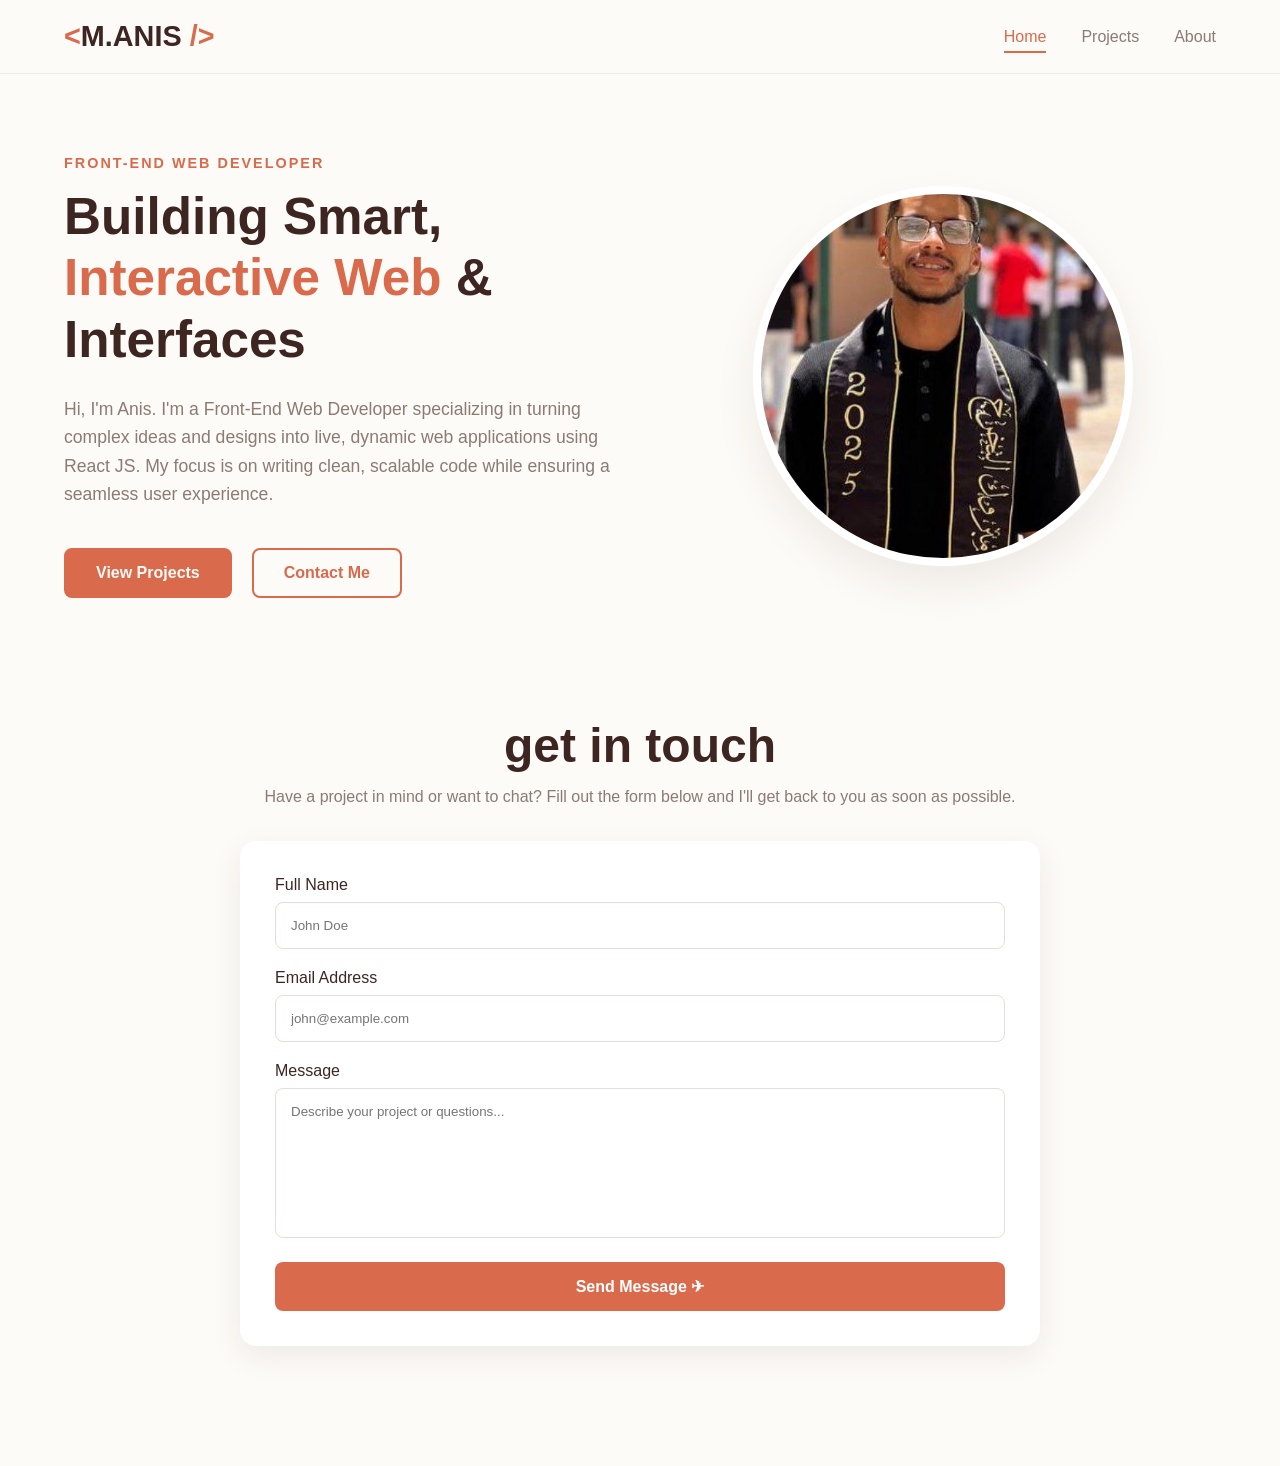
==== index.html @ a02d8dbe "Add files via upload" ====
<!DOCTYPE html>
<html lang="en">
<head>
    <meta charset="UTF-8">
    <meta name="viewport" content="width=device-width, initial-scale=1.0">
    <title>Document</title>
    <link rel="stylesheet" href="style.css">
</head>
<body>
   <header>
        <nav>
             <a class="logo" href="index.html"> <span>&lt;</span>M.ANIS <span>/&gt;</span></a>

            <ul>
                <li><a href="index.html" class="active">Home</a></li>
                <li><a href="projects.html">Projects</a></li>
                <li><a href="about.html">About</a></li>
            </ul>
        </nav>
</header>
<section class="hero">

    <div class="hero-text">
        <span>FRONT-END WEB DEVELOPER</span>

        <h1>
            Building Smart, <br>
            <span>Interactive Web</span> & <br>
            Interfaces
        </h1>

        <p>
            Hi, I'm Anis. I'm a Front-End Web Developer specializing 
            in turning complex ideas and designs into live, dynamic web 
            applications using React JS. My focus is on writing clean, 
            scalable code while ensuring a seamless user experience.
        </p>

        <div class="buttons">
            <a href="projects.html" class="btn primary">View Projects</a>
            <a href="#" class="btn">Contact Me</a>
        </div>
    </div>

    <div class="hero-image">
        <img src="./photo_2025-12-14_12-05-04.jpg" alt="Anis's Profile Picture">
    </div>

</section>
<section class="contact" >
    <h2>get in touch</h2>
    <p>Have a project in mind or want to chat? Fill out the form below and I'll get back to you as soon as possible.</p>
    <form class="contact-form">
        <label>Full Name</label>
            <input type="text" placeholder="John Doe">

            <label>Email Address</label>
            <input type="email" placeholder="john@example.com">

            <label>Message</label>
            <textarea placeholder="Describe your project or questions..."></textarea>

            <button type="submit">
                Send Message ✈
            </button>
    </form>
</section>
</body>
</html>
---- style.css ----
*{
    margin: 0;
    padding: 0;
    box-sizing: border-box;
    font-family: 'Poppins', sans-serif;
}

body{
    background: #fdfbf7; 
    color: #3d2621;      
    overflow-x: hidden;  }

header{
    width: 100%;
    border-bottom: 1px solid rgba(61, 38, 33, 0.08); }

nav{
    width: 90%;
    max-width: 1200px;
    margin: auto;
    padding: 20px 0;
    display: flex;
    justify-content: space-between;
    align-items: center;
}

.logo{
    font-size: 1.8rem;
    font-weight: 700;
    color: #3d2621;
    text-decoration: none;
}

.logo span{
    color: #d96a4b; 
}

ul{
    display: flex;
    list-style: none;
    gap: 35px;
}

ul li a{
    text-decoration: none;
    color: #8c7a73; 
    font-size: 1rem;
    font-weight: 500;
    transition: 0.3s ease;
    position: relative;
}

ul li a:hover{
    color: #d96a4b; 
}

ul li:first-child a{
    color: #d96a4b;
}

ul li:first-child a::after{
    content: "";
    position: absolute;
    left: 0;
    bottom: -8px;
    width: 100%;
    height: 2px;
    background: #d96a4b;
}


.hero {
    width: 90%;
    max-width: 1200px;
    margin: 80px auto; 
    display: flex;
    justify-content: space-between;
    align-items: center;
    gap: 60px;
}

.hero-text {
    flex: 1;
}

.hero-text > span {
    font-size: 0.9rem;
    font-weight: 700;
    letter-spacing: 2px;
    color: #d96a4b;
    display: inline-block;
    margin-bottom: 15px;
}


.hero-text h1 {
    font-size: 3.2rem;
    font-weight: 700;
    line-height: 1.2;
    color: #3d2621;
    margin-bottom: 25px;
}

.hero-text h1 span {
    color: #d96a4b; 
}


.hero-text p {
    font-size: 1.1rem;
    line-height: 1.6;
    color: #8c7a73;
    margin-bottom: 40px;
    max-width: 560px;
}


.buttons {
    display: flex;
    gap: 20px;
}

.btn {
    display: inline-block;
    padding: 14px 30px;
    border-radius: 8px;
    font-size: 1rem;
    font-weight: 600;
    text-decoration: none;
    transition: 0.3s ease;
    border: 2px solid #d96a4b;
}


.btn.primary {
    background: #d96a4b;
    color: #fdfbf7;
}

.btn.primary:hover {
    background: #c2593b;
    border-color: #c2593b;
}


.btn:not(.primary) {
    background: transparent;
    color: #d96a4b;
}

.btn:not(.primary):hover {
    background: rgba(217, 106, 75, 0.06); 
}


.hero-image {
    flex: 1;
    display: flex;
    justify-content: center;
}

.hero-image img {
    width: 100%;
    max-width: 380px;
    height: 380px;
    object-fit: cover;
    border-radius: 50%;
    box-shadow: 0 20px 40px rgba(61, 38, 33, 0.08); 
    border: 8px solid #ffffff; 
}

.contact{
    width:90%;
    max-width:800px;
    margin:120px auto;
    text-align:center;
}

.contact h2{
    font-size:3rem;
    margin-bottom:15px;
}

.contact p{
    color:#8c7a73;
    margin-bottom:35px;
}

.contact-form{
    background:#fff;
    padding:35px;
    border-radius:16px;
    text-align:left;

    box-shadow:0 10px 30px rgba(61,38,33,.08);
}

.contact-form label{
    display:block;
    margin-bottom:8px;
    font-weight:500;
}

.contact-form input,
.contact-form textarea{
    width:100%;
    padding:15px;
    border:1px solid #e7ddd8;
    border-radius:8px;
    margin-bottom:20px;
    outline:none;
}

.contact-form textarea{
    resize:none;
    min-height:150px;
}

.contact-form button{
    width:100%;
    padding:15px;
    border:none;
    border-radius:8px;
    background:#d96a4b;
    color:white;
    font-size:1rem;
    font-weight:600;
    cursor:pointer;
    transition:.3s;
}

.contact-form button:hover{
    background:#c45b3f;
}



footer{
    text-align:center;
    padding:30px;
    border-top:1px solid rgba(61,38,33,.08);
    color:#8c7a73;
}
.portfolio-container {
    width: 100%;
    max-width: 1200px;
    text-align: center;
    margin: 100px auto;
    padding: 0 20px;
}

.subtitle {
    color: #d96a4b;
    font-size: 13px;
    text-transform: uppercase;
    letter-spacing: 2px;
    margin-bottom: 12px;
    font-weight: 700;
}

.title {
    font-size: 36px;
    margin: 0 0 16px 0;
    font-weight: 800;
    letter-spacing: -0.5px;
    color: #3d2621;
}

.description {
    color: #8c7a73;
    max-width: 650px;
    margin: 0 auto 50px auto;
    font-size: 16px;
    line-height: 1.6;
}


.projects-grid {
    display: grid;
    grid-template-columns: repeat(auto-fit, minmax(280px, 1fr));
    gap: 25px;
    text-align: left;
}


.project-card {
    background-color: #fffdfb; 
    border: 1px solid #eadfd9;
    border-radius: 16px;
    padding: 24px;
    display: flex;
    flex-direction: column;
    height: 100%;
    transition: transform 0.25s ease, box-shadow 0.25s ease, border-color 0.25s ease;
    box-shadow: 0 8px 20px rgba(61, 38, 33, 0.06);
}


.project-card:hover {
    transform: translateY(-6px);
    border-color: #d96a4b;
    box-shadow: 0 15px 35px rgba(217, 106, 75, 0.12);
}


.project-image {
    width: 100%;
    height: 180px;
    background: linear-gradient(135deg, #f6e8e2, #f1d9d0);
    border-radius: 12px;
    margin-bottom: 20px;
    border: 1px solid #eadfd9;
    flex-shrink: 0;
}


.tags-container {
    display: flex;
    flex-wrap: wrap;
    gap: 8px;
    margin-bottom: 14px;
}

.tag {
    background-color: rgba(217, 106, 75, 0.08);
    color: #d96a4b;
    font-size: 11px;
    padding: 4px 10px;
    border-radius: 20px;
    font-weight: 700;
    text-transform: uppercase;
}

/* TEXT */
.project-title {
    font-size: 20px;
    margin: 0 0 10px 0;
    color: #3d2621;
    font-weight: 700;
}

.project-text {
    color: #8c7a73;
    font-size: 14px;
    line-height: 1.6;
    margin-bottom: 20px;
}

.project-link {
    margin-top: auto;
    color: #d96a4b;
    text-decoration: none;
    font-size: 14px;
    font-weight: 600;
    display: inline-flex;
    align-items: center;
    gap: 6px;
}

.project-link:hover {
    text-decoration: underline;
}



@media (max-width:992px){

    .hero{
        flex-direction:column-reverse;
        text-align:center;
    }

    .hero-text p{
        margin:auto;
        margin-bottom:35px;
    }

    .buttons{
        justify-content:center;
    }

    .hero-text h1{
        font-size:3rem;
    }
}

@media (max-width:768px){

    nav{
        flex-direction:column;
        gap:20px;
    }

    ul{
        gap:20px;
    }

    .hero-text h1{
        font-size:2.4rem;
    }

    .hero-image img{
        width:280px;
        height:280px;
    }

    .contact h2{
        font-size:2.2rem;
    }
}

@media (max-width:480px){

    .buttons{
        flex-direction:column;
    }

    .btn{
        text-align:center;
    }
}
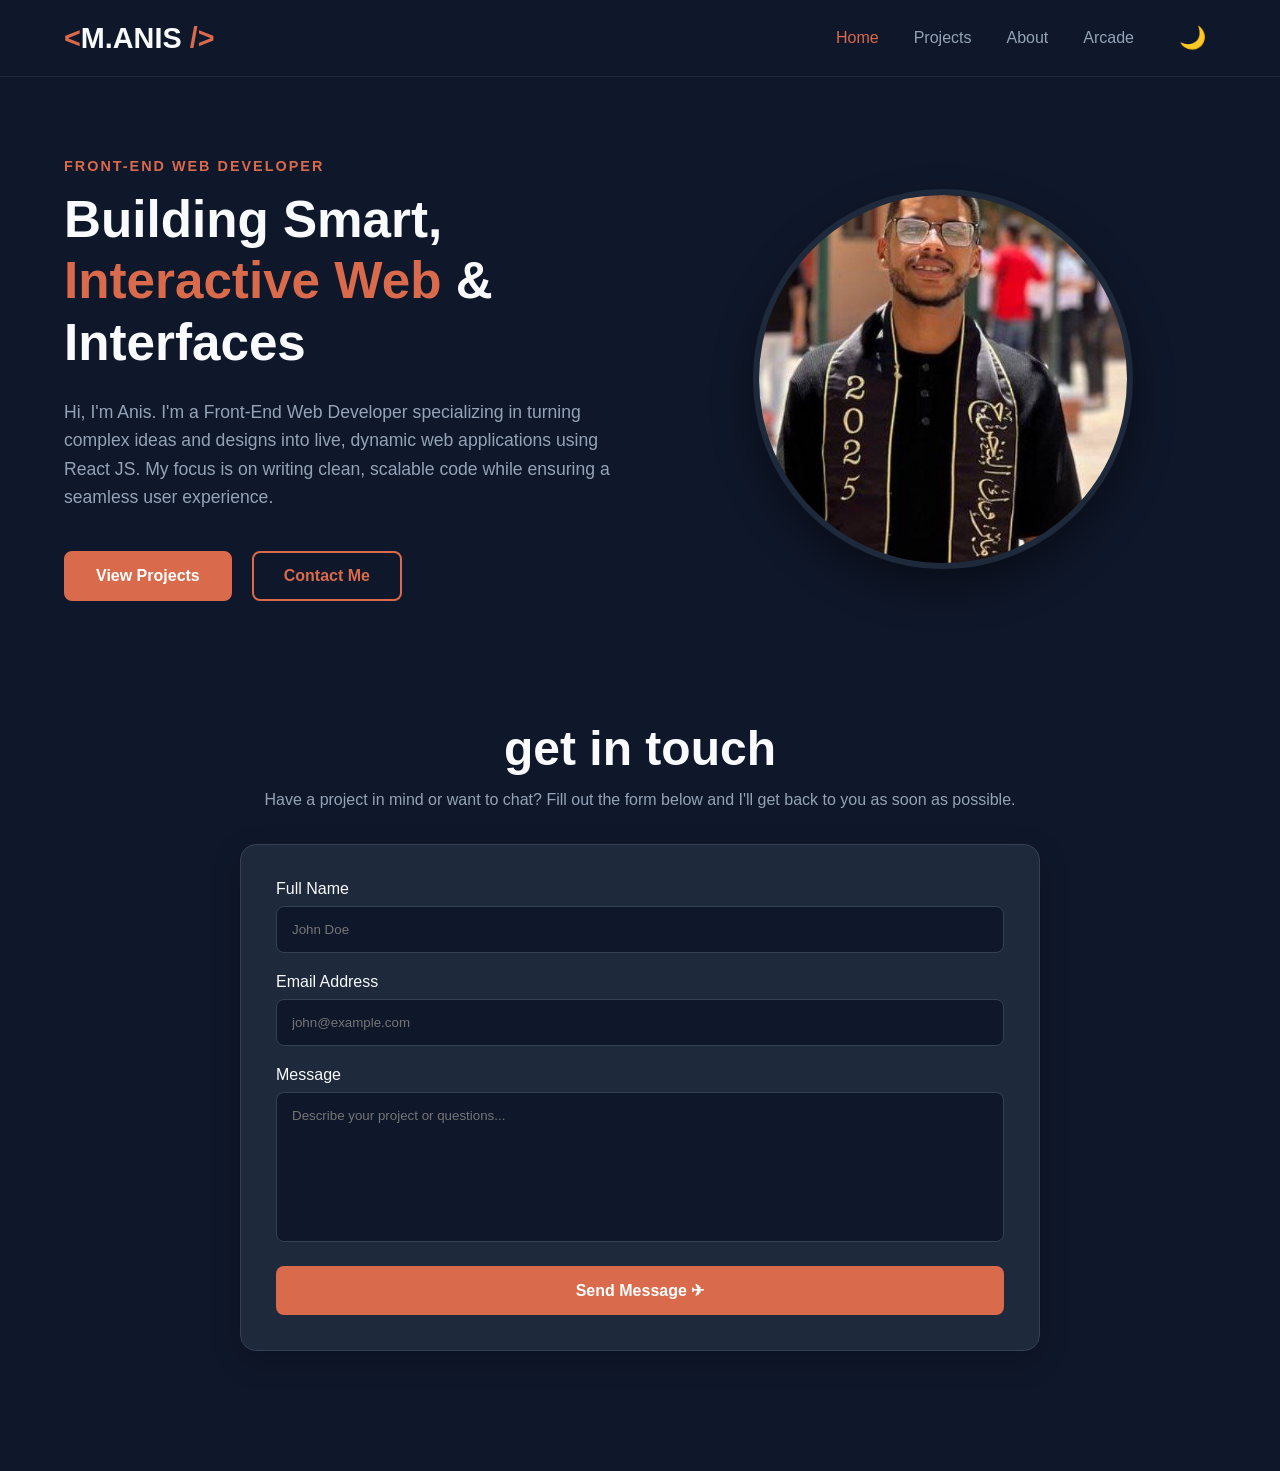
==== commit 0f17019f: "Add files via upload" ====
--- a/index.html
+++ b/index.html
@@ -3,20 +3,21 @@
 <head>
     <meta charset="UTF-8">
     <meta name="viewport" content="width=device-width, initial-scale=1.0">
-    <title>Document</title>
+    <title>M.ANIS | Front-End Web Developer</title>
     <link rel="stylesheet" href="style.css">
 </head>
 <body>
    <header>
         <nav>
-             <a class="logo" href="index.html"> <span>&lt;</span>M.ANIS <span>/&gt;</span></a>
-
-            <ul>
-                <li><a href="index.html" class="active">Home</a></li>
-                <li><a href="projects.html">Projects</a></li>
-                <li><a href="about.html">About</a></li>
-            </ul>
-        </nav>
+    <a class="logo" href="index.html"> <span>&lt;</span>M.ANIS <span>/&gt;</span></a>
+    <ul>
+        <li><a href="index.html" class="active">Home</a></li>
+        <li><a href="projects.html">Projects</a></li>
+        <li><a href="about.html">About</a></li>
+        <li><a href="Arcade.html">Arcade</a></li>
+        <li><button id="theme-toggle" class="theme-toggle" type="button" aria-label="Toggle dark and light mode">🌙</button></li>
+    </ul>
+</nav>
 </header>
 <section class="hero">
 
@@ -38,7 +39,7 @@
 
         <div class="buttons">
             <a href="projects.html" class="btn primary">View Projects</a>
-            <a href="#" class="btn">Contact Me</a>
+            <a href="#contact" class="btn">Contact Me</a>
         </div>
     </div>
 
@@ -47,7 +48,8 @@
     </div>
 
 </section>
-<section class="contact" >
+
+<section class="contact" id="contact">
     <h2>get in touch</h2>
     <p>Have a project in mind or want to chat? Fill out the form below and I'll get back to you as soon as possible.</p>
     <form class="contact-form">
@@ -65,5 +67,6 @@
             </button>
     </form>
 </section>
+<script src="index.js"></script>
 </body>
 </html>
--- a/style.css
+++ b/style.css
@@ -5,69 +5,63 @@
     font-family: 'Poppins', sans-serif;
 }
 
-body{
-    background: #fdfbf7; 
-    color: #3d2621;      
-    overflow-x: hidden;  }
-
-header{
+/* =========================================
+   DARK MODE (DEFAULT BASE)
+========================================= */
+body {
+    background-color: #0f172a; /* Slate Dark */
+    color: #f8fafc;
+    overflow-x: hidden;
+    transition: background-color 0.3s ease, color 0.3s ease;
+}
+
+header {
     width: 100%;
-    border-bottom: 1px solid rgba(61, 38, 33, 0.08); }
-
-nav{
+    border-bottom: 1px solid #1e293b;
+}
+
+nav {
     width: 90%;
     max-width: 1200px;
     margin: auto;
     padding: 20px 0;
     display: flex;
     justify-content: space-between;
-    align-items: center;
-}
-
-.logo{
+    align-items: center; 
+}
+
+.logo {
     font-size: 1.8rem;
     font-weight: 700;
-    color: #3d2621;
+    color: #f8fafc;
     text-decoration: none;
-}
-
-.logo span{
+    transition: color 0.3s ease;
+}
+
+.logo span {
     color: #d96a4b; 
 }
 
-ul{
+ul {
     display: flex;
     list-style: none;
     gap: 35px;
-}
-
-ul li a{
+    align-items: center;
+}
+
+ul li a {
     text-decoration: none;
-    color: #8c7a73; 
+    color: #94a3b8; 
     font-size: 1rem;
     font-weight: 500;
     transition: 0.3s ease;
     position: relative;
 }
 
-ul li a:hover{
+ul li a:hover,
+ul li a.active {
     color: #d96a4b; 
 }
-
-ul li:first-child a{
-    color: #d96a4b;
-}
-
-ul li:first-child a::after{
-    content: "";
-    position: absolute;
-    left: 0;
-    bottom: -8px;
-    width: 100%;
-    height: 2px;
-    background: #d96a4b;
-}
-
 
 .hero {
     width: 90%;
@@ -92,28 +86,27 @@
     margin-bottom: 15px;
 }
 
-
 .hero-text h1 {
     font-size: 3.2rem;
     font-weight: 700;
     line-height: 1.2;
-    color: #3d2621;
+    color: #f8fafc;
     margin-bottom: 25px;
+    transition: color 0.3s ease;
 }
 
 .hero-text h1 span {
     color: #d96a4b; 
 }
-
 
 .hero-text p {
     font-size: 1.1rem;
     line-height: 1.6;
-    color: #8c7a73;
+    color: #94a3b8;
     margin-bottom: 40px;
     max-width: 560px;
-}
-
+    transition: color 0.3s ease;
+}
 
 .buttons {
     display: flex;
@@ -131,27 +124,26 @@
     border: 2px solid #d96a4b;
 }
 
-
-.btn.primary {
+.btn.primary, .btn-info {
     background: #d96a4b;
-    color: #fdfbf7;
-}
-
-.btn.primary:hover {
+    color: #ffffff;
+    border-color: #d96a4b;
+}
+
+.btn.primary:hover, .btn-info:hover {
     background: #c2593b;
     border-color: #c2593b;
-}
-
-
-.btn:not(.primary) {
+    color: #ffffff;
+}
+
+.btn:not(.primary):not(.btn-info) {
     background: transparent;
     color: #d96a4b;
 }
 
-.btn:not(.primary):hover {
-    background: rgba(217, 106, 75, 0.06); 
-}
-
+.btn:not(.primary):not(.btn-info):hover {
+    background: rgba(217, 106, 75, 0.1); 
+}
 
 .hero-image {
     flex: 1;
@@ -165,87 +157,96 @@
     height: 380px;
     object-fit: cover;
     border-radius: 50%;
-    box-shadow: 0 20px 40px rgba(61, 38, 33, 0.08); 
-    border: 8px solid #ffffff; 
-}
-
-.contact{
-    width:90%;
-    max-width:800px;
-    margin:120px auto;
-    text-align:center;
-}
-
-.contact h2{
-    font-size:3rem;
-    margin-bottom:15px;
-}
-
-.contact p{
-    color:#8c7a73;
-    margin-bottom:35px;
-}
-
-.contact-form{
-    background:#fff;
-    padding:35px;
-    border-radius:16px;
-    text-align:left;
-
-    box-shadow:0 10px 30px rgba(61,38,33,.08);
-}
-
-.contact-form label{
-    display:block;
-    margin-bottom:8px;
-    font-weight:500;
+    box-shadow: 0 20px 40px rgba(0, 0, 0, 0.4); 
+    border: 6px solid #1e293b; 
+}
+
+.contact {
+    width: 90%;
+    max-width: 800px;
+    margin: 120px auto;
+    text-align: center;
+}
+
+.contact h2 {
+    font-size: 3rem;
+    margin-bottom: 15px;
+    color: #f8fafc;
+    transition: color 0.3s ease;
+}
+
+.contact p {
+    color: #94a3b8;
+    margin-bottom: 35px;
+    transition: color 0.3s ease;
+}
+
+.contact-form {
+    background: #1e293b;
+    padding: 35px;
+    border-radius: 16px;
+    text-align: left;
+    border: 1px solid #334155;
+    box-shadow: 0 10px 30px rgba(0, 0, 0, 0.2);
+    transition: background-color 0.3s ease, border-color 0.3s ease;
+}
+
+.contact-form label {
+    display: block;
+    margin-bottom: 8px;
+    font-weight: 500;
+    color: #f8fafc;
+    transition: color 0.3s ease;
 }
 
 .contact-form input,
-.contact-form textarea{
-    width:100%;
-    padding:15px;
-    border:1px solid #e7ddd8;
-    border-radius:8px;
-    margin-bottom:20px;
-    outline:none;
-}
-
-.contact-form textarea{
-    resize:none;
-    min-height:150px;
-}
-
-.contact-form button{
-    width:100%;
-    padding:15px;
-    border:none;
-    border-radius:8px;
-    background:#d96a4b;
-    color:white;
-    font-size:1rem;
-    font-weight:600;
-    cursor:pointer;
-    transition:.3s;
-}
-
-.contact-form button:hover{
-    background:#c45b3f;
-}
-
-
-
-footer{
-    text-align:center;
-    padding:30px;
-    border-top:1px solid rgba(61,38,33,.08);
-    color:#8c7a73;
-}
+.contact-form textarea {
+    width: 100%;
+    padding: 15px;
+    border: 1px solid #334155;
+    border-radius: 8px;
+    margin-bottom: 20px;
+    outline: none;
+    background-color: #0f172a;
+    color: #f8fafc;
+    transition: background-color 0.3s ease, border-color 0.3s ease, color 0.3s ease;
+}
+
+.contact-form textarea {
+    resize: none;
+    min-height: 150px;
+}
+
+.contact-form button {
+    width: 100%;
+    padding: 15px;
+    border: none;
+    border-radius: 8px;
+    background: #d96a4b;
+    color: white;
+    font-size: 1rem;
+    font-weight: 600;
+    cursor: pointer;
+    transition: 0.3s;
+}
+
+.contact-form button:hover {
+    background: #c45b3f;
+}
+
+footer {
+    text-align: center;
+    padding: 30px;
+    border-top: 1px solid #1e293b;
+    color: #94a3b8;
+    transition: border-color 0.3s ease, color 0.3s ease;
+}
+
 .portfolio-container {
     width: 100%;
     max-width: 1200px;
     text-align: center;
-    margin: 100px auto;
+    margin: 60px auto;
     padding: 0 20px;
 }
 
@@ -263,17 +264,18 @@
     margin: 0 0 16px 0;
     font-weight: 800;
     letter-spacing: -0.5px;
-    color: #3d2621;
+    color: #f8fafc;
+    transition: color 0.3s ease;
 }
 
 .description {
-    color: #8c7a73;
+    color: #94a3b8;
     max-width: 650px;
     margin: 0 auto 50px auto;
     font-size: 16px;
     line-height: 1.6;
-}
-
+    transition: color 0.3s ease;
+}
 
 .projects-grid {
     display: grid;
@@ -282,37 +284,36 @@
     text-align: left;
 }
 
-
-.project-card {
-    background-color: #fffdfb; 
-    border: 1px solid #eadfd9;
+/* CARDS & CUSTOM COMPONENTS */
+.project-card,
+.custom-card {
+    background-color: #1e293b; 
+    border: 1px solid #334155;
     border-radius: 16px;
     padding: 24px;
     display: flex;
     flex-direction: column;
     height: 100%;
-    transition: transform 0.25s ease, box-shadow 0.25s ease, border-color 0.25s ease;
-    box-shadow: 0 8px 20px rgba(61, 38, 33, 0.06);
-}
-
+    transition: transform 0.25s ease, box-shadow 0.25s ease, border-color 0.25s ease, background-color 0.3s ease;
+    box-shadow: 0 8px 20px rgba(0, 0, 0, 0.2);
+    color: #f8fafc;
+}
 
 .project-card:hover {
     transform: translateY(-6px);
     border-color: #d96a4b;
-    box-shadow: 0 15px 35px rgba(217, 106, 75, 0.12);
-}
-
+    box-shadow: 0 15px 35px rgba(217, 106, 75, 0.15);
+}
 
 .project-image {
     width: 100%;
     height: 180px;
-    background: linear-gradient(135deg, #f6e8e2, #f1d9d0);
+    background: linear-gradient(135deg, #334155, #0f172a);
     border-radius: 12px;
     margin-bottom: 20px;
-    border: 1px solid #eadfd9;
+    border: 1px solid #334155;
     flex-shrink: 0;
 }
-
 
 .tags-container {
     display: flex;
@@ -321,29 +322,31 @@
     margin-bottom: 14px;
 }
 
-.tag {
-    background-color: rgba(217, 106, 75, 0.08);
+.tag, .badge-skill {
+    background-color: rgba(217, 106, 75, 0.15);
     color: #d96a4b;
     font-size: 11px;
-    padding: 4px 10px;
+    padding: 6px 12px;
     border-radius: 20px;
     font-weight: 700;
     text-transform: uppercase;
-}
-
-/* TEXT */
+    display: inline-block;
+}
+
 .project-title {
     font-size: 20px;
     margin: 0 0 10px 0;
-    color: #3d2621;
+    color: #f8fafc;
     font-weight: 700;
+    transition: color 0.3s ease;
 }
 
 .project-text {
-    color: #8c7a73;
+    color: #94a3b8;
     font-size: 14px;
     line-height: 1.6;
     margin-bottom: 20px;
+    transition: color 0.3s ease;
 }
 
 .project-link {
@@ -361,61 +364,444 @@
     text-decoration: underline;
 }
 
-
-
-@media (max-width:992px){
-
-    .hero{
-        flex-direction:column-reverse;
-        text-align:center;
+.theme-toggle {
+    border: none;
+    background: transparent;
+    font-size: 22px;
+    cursor: pointer;
+    padding: 5px 10px;
+    border-radius: 50%;
+    transition: 0.3s;
+}
+
+.theme-toggle:hover {
+    transform: rotate(20deg) scale(1.1);
+}
+
+/* =========================================
+   BOOTSTRAP COMPONENTS OVERRIDES
+========================================= */
+.accordion-item {
+    background: #1e293b;
+    border: 1px solid #334155;
+    border-radius: 8px;
+    overflow: hidden;
+    margin-bottom: 10px;
+}
+
+.accordion-button {
+    background: #1e293b;
+    color: #f8fafc;
+    font-weight: 600;
+    box-shadow: none !important;
+}
+
+.accordion-button:not(.collapsed) {
+    background: rgba(217, 106, 75, 0.15);
+    color: #d96a4b;
+}
+
+.accordion-body {
+    background: #1e293b;
+    color: #94a3b8;
+}
+
+.modal-content {
+    background: #1e293b;
+    color: #f8fafc;
+    border-radius: 16px;
+    border: 1px solid #334155;
+    box-shadow: 0 20px 40px rgba(0, 0, 0, 0.5);
+}
+
+.modal-content .form-control {
+    background-color: #0f172a;
+    border-color: #334155;
+    color: #f8fafc;
+}
+
+/* =========================================
+   ARCADE SECTION
+========================================= */
+.arcade {
+    width: 90%;
+    max-width: 1200px;
+    margin: auto;
+}
+
+.arcade-heading {
+    text-align: center;
+    margin: 40px auto 35px;
+}
+
+.arcade-heading .subtitle {
+    color: #20d89a;
+    font-size: 13px;
+    font-weight: 700;
+    letter-spacing: 8px;
+    margin-bottom: 14px;
+}
+
+.arcade-heading h1 {
+    color: #ffffff;
+    font-size: 25px;
+    margin-bottom: 10px;
+}
+
+.arcade-heading p {
+    color: #94a3b8;
+    font-size: 15px;
+}
+
+.games-grid {
+    display: grid;
+    grid-template-columns: 2fr 1fr;
+    gap: 30px;
+    align-items: stretch;
+}
+
+.game-card {
+    background: #1e293b;
+    border: 1px solid #334155;
+    border-radius: 18px;
+    padding: 28px 25px;
+    text-align: center;
+    min-height: 430px;
+    transition: 0.3s ease;
+}
+
+.game-card h2 {
+    color: #ffffff;
+    font-size: 19px;
+    margin-bottom: 5px;
+}
+
+.game-description {
+    color: #94a3b8;
+    font-size: 15px;
+    margin-bottom: 5px;
+}
+
+.game-result {
+    color: #20d89a;
+    font-size: 15px;
+    margin-bottom: 28px;
+}
+
+.players {
+    display: flex;
+    justify-content: space-around;
+    align-items: center;
+    margin-top: 25px;
+}
+
+.player h3 {
+    color: #ffffff;
+    font-size: 14px;
+    margin-bottom: 11px;
+}
+
+.dice {
+    width: 70px;
+    height: 70px;
+    background: #079d6c;
+    border-radius: 11px;
+    position: relative;
+    box-shadow: 0 0 17px rgba(0, 255, 160, 0.25);
+}
+
+.dot {
+    position: absolute;
+    width: 11px;
+    height: 11px;
+    background: #00130e;
+    border-radius: 50%;
+    display: none;
+}
+
+.d1 { top: 10px; left: 10px; }
+.d2 { top: 10px; left: 29px; }
+.d3 { top: 10px; right: 10px; }
+.d4 { bottom: 10px; left: 10px; }
+.d5 { bottom: 10px; left: 29px; }
+.d6 { bottom: 10px; right: 10px; }
+
+.dice-1 .d5 { display: block; top: 29px; left: 29px; }
+.dice-2 .d1, .dice-2 .d6 { display: block; }
+.dice-3 .d1, .dice-3 .d5, .dice-3 .d3 { display: block; }
+.dice-4 .d1, .dice-4 .d3, .dice-4 .d4, .dice-4 .d6 { display: block; }
+.dice-5 .d1, .dice-5 .d3, .dice-5 .d4, .dice-5 .d6, .dice-5 .d5 { display: block; }
+.dice-6 .d1, .dice-6 .d2, .dice-6 .d3, .dice-6 .d4, .dice-6 .d5, .dice-6 .d6 { display: block; }
+
+.roll-animation {
+    animation: diceRoll 0.4s ease;
+}
+
+@keyframes diceRoll {
+    0% { transform: rotate(0deg) scale(1); }
+    50% { transform: rotate(180deg) scale(1.15); }
+    100% { transform: rotate(360deg) scale(1); }
+}
+
+.game-button {
+    margin-top: 20px;
+    padding: 11px 17px;
+    border-radius: 9px;
+    border: 1px solid white;
+    background: #35d0a2;
+    color: #00130e;
+    font-weight: 700;
+    cursor: pointer;
+    transition: 0.25s ease;
+}
+
+.game-button:hover {
+    background: #22b987;
+    transform: translateY(-2px);
+}
+
+.reset-button {
+    display: block;
+    margin: 12px auto 0;
+    padding: 7px 14px;
+    background: transparent;
+    border: none;
+    color: #94a3b8;
+    cursor: pointer;
+    font-size: 12px;
+}
+
+.reset-button:hover {
+    color: #28d99b;
+}
+
+.simon-board {
+    width: 230px;
+    height: 230px;
+    margin: auto;
+    display: grid;
+    grid-template-columns: 1fr 1fr;
+    gap: 15px;
+}
+
+.simon-button {
+    border-radius: 17px;
+    border: 4px solid #00241b;
+    cursor: pointer;
+    transition: 0.15s ease;
+}
+
+.simon-button:hover { transform: scale(1.02); }
+.simon-button.green { background: #20c55a; }
+.simon-button.red { background: #f23f45; }
+.simon-button.yellow { background: #f1b900; }
+.simon-button.blue { background: #367ff0; }
+
+.simon-button.active {
+    filter: brightness(1.8);
+    box-shadow: 0 0 25px rgba(255, 255, 255, 0.55);
+    transform: scale(1.04);
+}
+
+.simon-info {
+    display: flex;
+    justify-content: center;
+    gap: 35px;
+    margin-top: 17px;
+    color: #94a3b8;
+    font-size: 13px;
+}
+
+.simon-info strong { color: #20d89a; }
+.simon-message { color: #94a3b8; font-size: 13px; margin-top: 12px; }
+
+
+/* =========================================
+   LIGHT MODE OVERRIDES (.light-mode CLASS)
+========================================= */
+body.light-mode {
+    background-color: #fdfbf7;
+    color: #3d2621;
+}
+
+body.light-mode header {
+    border-bottom-color: rgba(61, 38, 33, 0.08);
+}
+
+body.light-mode .logo,
+body.light-mode .hero-text h1,
+body.light-mode .title,
+body.light-mode .contact h2,
+body.light-mode .project-title,
+body.light-mode .arcade-heading h1,
+body.light-mode .game-card h2,
+body.light-mode .player h3 {
+    color: #3d2621;
+}
+
+body.light-mode .hero-text p,
+body.light-mode .description,
+body.light-mode .contact p,
+body.light-mode .project-text,
+body.light-mode ul li a,
+body.light-mode footer,
+body.light-mode .arcade-heading p,
+body.light-mode .game-description,
+body.light-mode .reset-button,
+body.light-mode .simon-info,
+body.light-mode .simon-message {
+    color: #8c7a73;
+}
+
+body.light-mode .contact-form,
+body.light-mode .project-card,
+body.light-mode .game-card,
+body.light-mode .custom-card,
+body.light-mode .accordion-item,
+body.light-mode .accordion-button,
+body.light-mode .accordion-body,
+body.light-mode .modal-content {
+    background-color: #fffdfb;
+    border-color: #eadfd9;
+    color: #3d2621;
+    box-shadow: 0 8px 20px rgba(61, 38, 33, 0.06);
+}
+
+body.light-mode .accordion-button:not(.collapsed) {
+    background: rgba(217, 106, 75, 0.08);
+    color: #d96a4b;
+}
+
+body.light-mode .contact-form label {
+    color: #3d2621;
+}
+
+body.light-mode .contact-form input,
+body.light-mode .contact-form textarea,
+body.light-mode .modal-content .form-control {
+    background-color: #ffffff;
+    border-color: #e7ddd8;
+    color: #3d2621;
+}
+
+body.light-mode .hero-image img {
+    border-color: #ffffff;
+    box-shadow: 0 20px 40px rgba(61, 38, 33, 0.08);
+}
+
+body.light-mode .project-image {
+    background: linear-gradient(135deg, #f6e8e2, #f1d9d0);
+    border-color: #eadfd9;
+}
+/* =========================================
+   PROJECTS & FILTER BUTTONS UNIFIED STYLES
+========================================= */
+
+.filter-container {
+    display: flex;
+    justify-content: center;
+    gap: 12px;
+    margin-bottom: 40px;
+}
+
+.filter-btn {
+    background: transparent;
+    border: 1px solid #334155;
+    color: #94a3b8;
+    padding: 8px 20px;
+    border-radius: 20px;
+    font-size: 0.9rem;
+    font-weight: 500;
+    cursor: pointer;
+    transition: all 0.3s ease;
+}
+
+.filter-btn.active,
+.filter-btn:hover {
+    background: #d96a4b;
+    border-color: #d96a4b;
+    color: #ffffff;
+    font-weight: 600;
+}
+
+/* الشارات (Tags) والروابط */
+.tag {
+    background-color: rgba(217, 106, 75, 0.15);
+    color: #d96a4b;
+    border: 1px solid rgba(217, 106, 75, 0.2);
+}
+
+.project-link {
+    color: #d96a4b;
+}
+
+/* =========================================
+   LIGHT MODE OVERRIDES FOR FILTER BUTTONS
+========================================= */
+
+body.light-mode .filter-btn {
+    border-color: #eadfd9;
+    color: #8c7a73;
+}
+
+body.light-mode .filter-btn.active,
+body.light-mode .filter-btn:hover {
+    background: #d96a4b;
+    border-color: #d96a4b;
+    color: #ffffff;
+}
+
+body.light-mode .tag {
+    background-color: rgba(217, 106, 75, 0.08);
+    color: #d96a4b;
+    border-color: rgba(217, 106, 75, 0.15);
+}
+@keyframes fadeIn {
+    from {
+        opacity: 0;
+        transform: translateY(8px);
     }
-
-    .hero-text p{
-        margin:auto;
-        margin-bottom:35px;
+    to {
+        opacity: 1;
+        transform: translateY(0);
     }
-
-    .buttons{
-        justify-content:center;
+}
+/* =========================================
+   RESPONSIVE DESIGN
+========================================= */
+@media (max-width: 900px) {
+    .games-grid { grid-template-columns: 1fr; }
+    .game-card { min-height: auto; }
+}
+
+@media (max-width: 992px) {
+    .hero {
+        flex-direction: column-reverse;
+        text-align: center;
     }
-
-    .hero-text h1{
-        font-size:3rem;
+    .hero-text p {
+        margin: auto;
+        margin-bottom: 35px;
     }
-}
-
-@media (max-width:768px){
-
-    nav{
-        flex-direction:column;
-        gap:20px;
+    .buttons { justify-content: center; }
+    .hero-text h1 { font-size: 3rem; }
+}
+
+@media (max-width: 768px) {
+    nav {
+        flex-direction: column;
+        gap: 20px;
     }
-
-    ul{
-        gap:20px;
+    ul { gap: 20px; }
+    .hero-text h1 { font-size: 2.4rem; }
+    .hero-image img {
+        width: 280px;
+        height: 280px;
     }
-
-    .hero-text h1{
-        font-size:2.4rem;
-    }
-
-    .hero-image img{
-        width:280px;
-        height:280px;
-    }
-
-    .contact h2{
-        font-size:2.2rem;
-    }
-}
-
-@media (max-width:480px){
-
-    .buttons{
-        flex-direction:column;
-    }
-
-    .btn{
-        text-align:center;
-    }
+    .contact h2 { font-size: 2.2rem; }
+}
+
+@media (max-width: 480px) {
+    .buttons { flex-direction: column; }
+    .btn { text-align: center; }
 }
